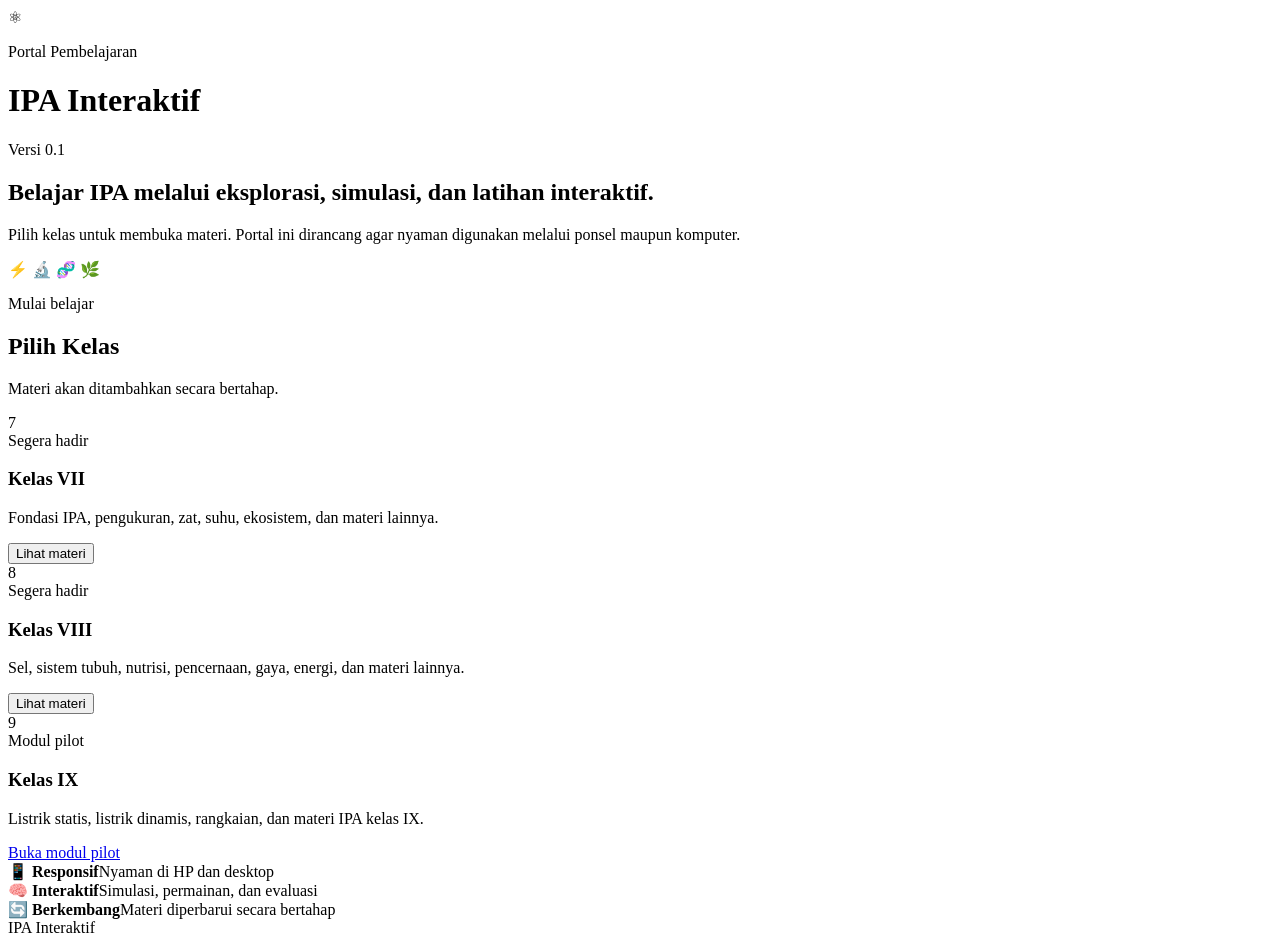
==== index.html @ 835c1855 "feat: tambah beranda IPA Interaktif" ====
<!doctype html>
<html lang="id">
<head>
  <meta charset="utf-8">
  <meta name="viewport" content="width=device-width, initial-scale=1">
  <meta name="theme-color" content="#0f766e">
  <meta name="description" content="Portal media pembelajaran IPA interaktif SMP">
  <title>IPA Interaktif</title>
  <link rel="stylesheet" href="assets/css/style.css">
</head>
<body>
  <header class="topbar">
    <div class="shell brand">
      <div class="brand-mark" aria-hidden="true">⚛</div>
      <div>
        <p class="eyebrow">Portal Pembelajaran</p>
        <h1>IPA Interaktif</h1>
      </div>
    </div>
  </header>

  <main class="shell">
    <section class="hero" aria-labelledby="judul-hero">
      <div>
        <span class="badge">Versi 0.1</span>
        <h2 id="judul-hero">Belajar IPA melalui eksplorasi, simulasi, dan latihan interaktif.</h2>
        <p>
          Pilih kelas untuk membuka materi. Portal ini dirancang agar nyaman digunakan
          melalui ponsel maupun komputer.
        </p>
      </div>

      <div class="hero-visual" aria-hidden="true">
        <span>⚡</span>
        <span>🔬</span>
        <span>🧬</span>
        <span>🌿</span>
      </div>
    </section>

    <section class="section" aria-labelledby="pilih-kelas">
      <div class="section-heading">
        <div>
          <p class="eyebrow">Mulai belajar</p>
          <h2 id="pilih-kelas">Pilih Kelas</h2>
        </div>
        <p class="section-note">Materi akan ditambahkan secara bertahap.</p>
      </div>

      <div class="class-grid">
        <article class="class-card is-coming">
          <div class="class-icon" aria-hidden="true">7</div>
          <div>
            <span class="status">Segera hadir</span>
            <h3>Kelas VII</h3>
            <p>Fondasi IPA, pengukuran, zat, suhu, ekosistem, dan materi lainnya.</p>
          </div>
          <button class="card-action" type="button" data-coming="Kelas VII">Lihat materi</button>
        </article>

        <article class="class-card is-coming">
          <div class="class-icon" aria-hidden="true">8</div>
          <div>
            <span class="status">Segera hadir</span>
            <h3>Kelas VIII</h3>
            <p>Sel, sistem tubuh, nutrisi, pencernaan, gaya, energi, dan materi lainnya.</p>
          </div>
          <button class="card-action" type="button" data-coming="Kelas VIII">Lihat materi</button>
        </article>

        <article class="class-card is-active">
          <div class="class-icon" aria-hidden="true">9</div>
          <div>
            <span class="status status-active">Modul pilot</span>
            <h3>Kelas IX</h3>
            <p>Listrik statis, listrik dinamis, rangkaian, dan materi IPA kelas IX.</p>
          </div>
          <a class="card-action primary" href="kelas-9/listrik-dinamis/">Buka modul pilot</a>
        </article>
      </div>
    </section>

    <section class="info-strip" aria-label="Keunggulan portal">
      <div><strong>📱 Responsif</strong><span>Nyaman di HP dan desktop</span></div>
      <div><strong>🧠 Interaktif</strong><span>Simulasi, permainan, dan evaluasi</span></div>
      <div><strong>🔄 Berkembang</strong><span>Materi diperbarui secara bertahap</span></div>
    </section>
  </main>

  <footer>
    <div class="shell footer-inner">
      <span>IPA Interaktif</span>
      <span id="year"></span>
    </div>
  </footer>

  <div class="toast" id="toast" role="status" aria-live="polite"></div>

  <script src="assets/js/app.js"></script>
</body>
</html>
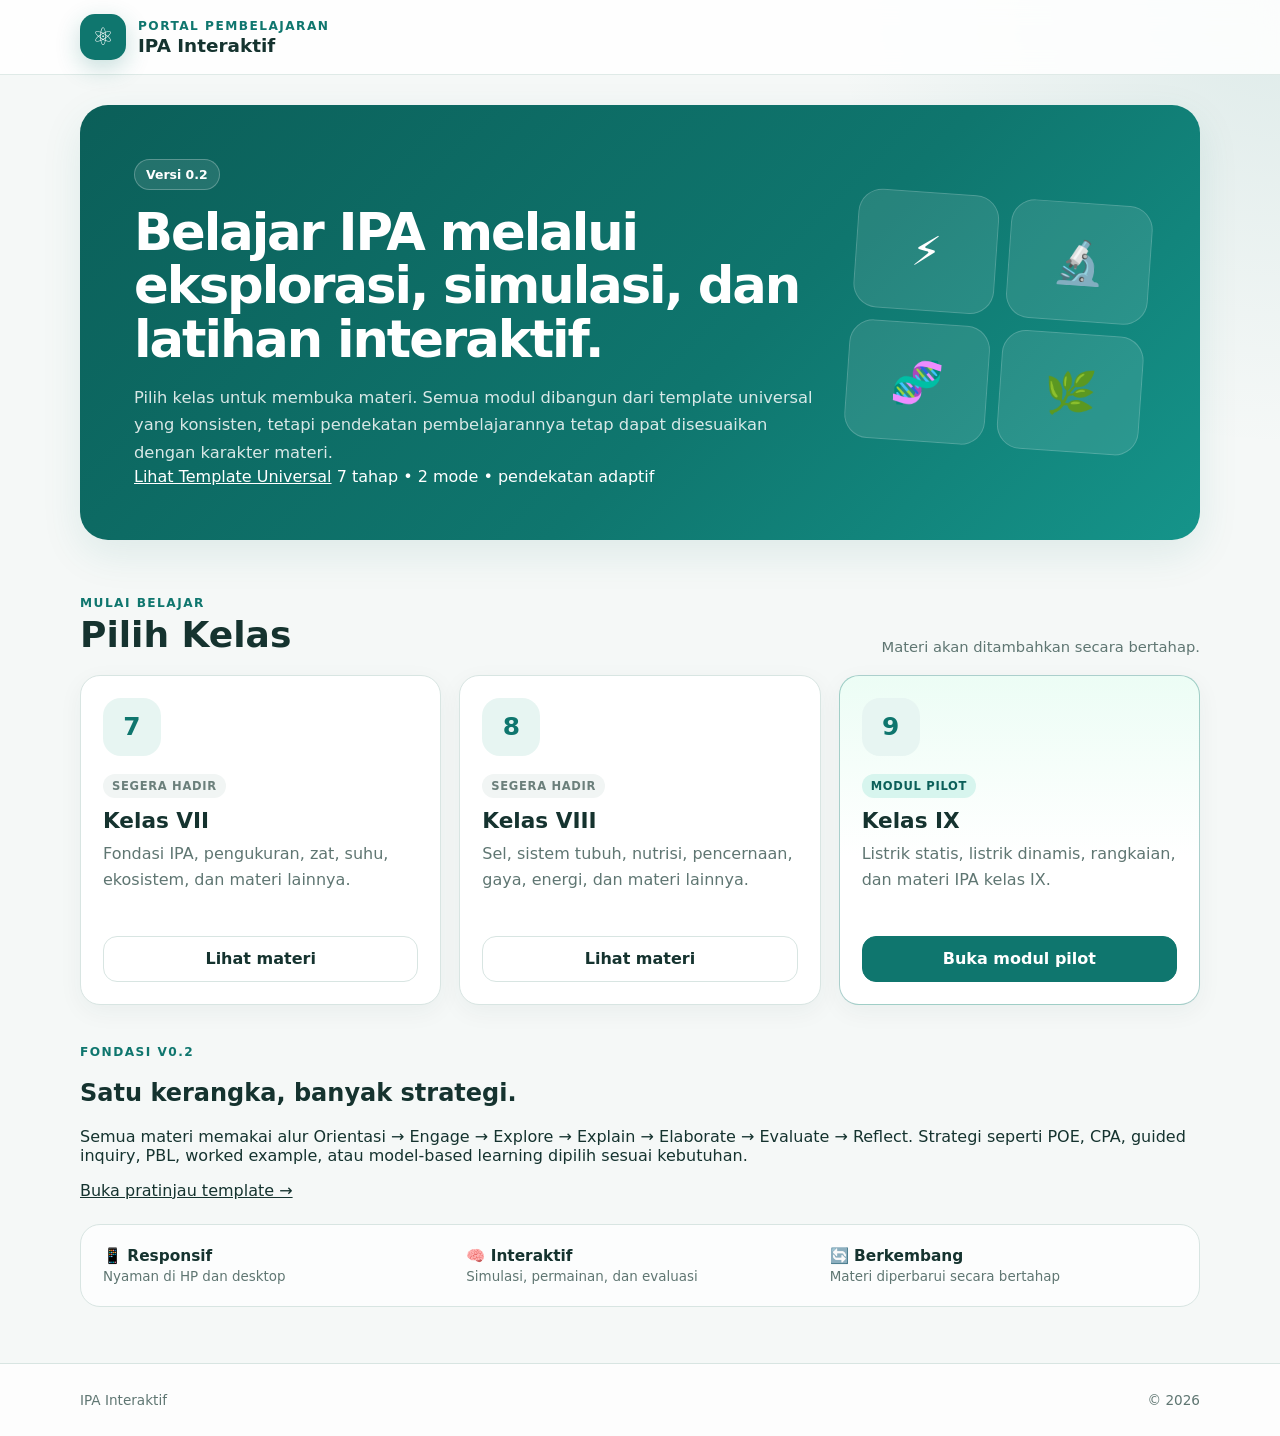
==== commit 3caccff6: "feat: tampilkan fondasi Template Universal v0.2" ====
--- a/index.html
+++ b/index.html
@@ -22,12 +22,16 @@
   <main class="shell">
     <section class="hero" aria-labelledby="judul-hero">
       <div>
-        <span class="badge">Versi 0.1</span>
+        <span class="badge">Versi 0.2</span>
         <h2 id="judul-hero">Belajar IPA melalui eksplorasi, simulasi, dan latihan interaktif.</h2>
         <p>
-          Pilih kelas untuk membuka materi. Portal ini dirancang agar nyaman digunakan
-          melalui ponsel maupun komputer.
+          Pilih kelas untuk membuka materi. Semua modul dibangun dari template universal
+          yang konsisten, tetapi pendekatan pembelajarannya tetap dapat disesuaikan dengan karakter materi.
         </p>
+        <div class="hero-actions">
+          <a class="hero-button" href="template-universal/">Lihat Template Universal</a>
+          <span class="hero-caption">7 tahap • 2 mode • pendekatan adaptif</span>
+        </div>
       </div>
 
       <div class="hero-visual" aria-hidden="true">
@@ -80,6 +84,18 @@
       </div>
     </section>
 
+    <section class="framework-card" aria-labelledby="framework-title">
+      <div>
+        <p class="eyebrow">Fondasi v0.2</p>
+        <h2 id="framework-title">Satu kerangka, banyak strategi.</h2>
+        <p>
+          Semua materi memakai alur Orientasi → Engage → Explore → Explain → Elaborate → Evaluate → Reflect.
+          Strategi seperti POE, CPA, guided inquiry, PBL, worked example, atau model-based learning dipilih sesuai kebutuhan.
+        </p>
+      </div>
+      <a class="framework-link" href="template-universal/">Buka pratinjau template →</a>
+    </section>
+
     <section class="info-strip" aria-label="Keunggulan portal">
       <div><strong>📱 Responsif</strong><span>Nyaman di HP dan desktop</span></div>
       <div><strong>🧠 Interaktif</strong><span>Simulasi, permainan, dan evaluasi</span></div>
--- a/assets/css/style.css
+++ b/assets/css/style.css
@@ -0,0 +1,360 @@
+:root {
+  --bg: #f5f8f7;
+  --surface: #ffffff;
+  --surface-soft: #ecfdf5;
+  --text: #15332f;
+  --muted: #5f7672;
+  --line: #d8e5e2;
+  --primary: #0f766e;
+  --primary-dark: #0b5f59;
+  --accent: #f59e0b;
+  --shadow: 0 14px 40px rgba(15, 118, 110, 0.10);
+  --radius-lg: 28px;
+  --radius-md: 20px;
+}
+
+* { box-sizing: border-box; }
+
+html { scroll-behavior: smooth; }
+
+body {
+  margin: 0;
+  min-height: 100vh;
+  font-family: Inter, ui-sans-serif, system-ui, -apple-system, BlinkMacSystemFont, "Segoe UI", sans-serif;
+  background:
+    radial-gradient(circle at top right, rgba(15,118,110,.10), transparent 28rem),
+    var(--bg);
+  color: var(--text);
+}
+
+button, a { font: inherit; }
+
+a { color: inherit; }
+
+.shell {
+  width: min(1120px, calc(100% - 32px));
+  margin-inline: auto;
+}
+
+.topbar {
+  border-bottom: 1px solid rgba(216,229,226,.8);
+  background: rgba(255,255,255,.86);
+  backdrop-filter: blur(14px);
+  position: sticky;
+  top: 0;
+  z-index: 20;
+}
+
+.brand {
+  min-height: 74px;
+  display: flex;
+  align-items: center;
+  gap: 12px;
+}
+
+.brand-mark {
+  width: 46px;
+  height: 46px;
+  display: grid;
+  place-items: center;
+  border-radius: 15px;
+  background: var(--primary);
+  color: white;
+  font-size: 24px;
+  box-shadow: 0 8px 24px rgba(15,118,110,.24);
+}
+
+.brand h1,
+.brand p,
+.hero h2,
+.hero p,
+.section-heading h2,
+.section-heading p,
+.class-card h3,
+.class-card p {
+  margin: 0;
+}
+
+.eyebrow {
+  color: var(--primary);
+  font-size: .76rem;
+  font-weight: 800;
+  letter-spacing: .12em;
+  text-transform: uppercase;
+}
+
+.brand h1 {
+  margin-top: 2px;
+  font-size: 1.15rem;
+}
+
+.hero {
+  margin-top: 30px;
+  padding: clamp(26px, 5vw, 54px);
+  border-radius: var(--radius-lg);
+  background: linear-gradient(135deg, #0b5f59, #0f766e 58%, #15948a);
+  color: white;
+  display: grid;
+  grid-template-columns: minmax(0, 1.4fr) minmax(220px, .6fr);
+  gap: 30px;
+  align-items: center;
+  overflow: hidden;
+  box-shadow: var(--shadow);
+}
+
+.badge {
+  display: inline-flex;
+  padding: 7px 11px;
+  border: 1px solid rgba(255,255,255,.25);
+  border-radius: 999px;
+  background: rgba(255,255,255,.10);
+  font-size: .78rem;
+  font-weight: 700;
+}
+
+.hero h2 {
+  margin-top: 16px;
+  max-width: 720px;
+  font-size: clamp(1.9rem, 4vw, 3.6rem);
+  line-height: 1.04;
+  letter-spacing: -.04em;
+}
+
+.hero p {
+  margin-top: 18px;
+  max-width: 680px;
+  color: rgba(255,255,255,.84);
+  line-height: 1.7;
+  font-size: 1.02rem;
+}
+
+.hero-visual {
+  min-height: 250px;
+  display: grid;
+  grid-template-columns: repeat(2, 1fr);
+  gap: 12px;
+  transform: rotate(4deg);
+}
+
+.hero-visual span {
+  display: grid;
+  place-items: center;
+  min-height: 112px;
+  border-radius: 24px;
+  border: 1px solid rgba(255,255,255,.18);
+  background: rgba(255,255,255,.10);
+  font-size: 42px;
+}
+
+.section { padding: 56px 0 28px; }
+
+.section-heading {
+  display: flex;
+  justify-content: space-between;
+  gap: 24px;
+  align-items: end;
+  margin-bottom: 20px;
+}
+
+.section-heading h2 {
+  margin-top: 4px;
+  font-size: clamp(1.6rem, 3vw, 2.25rem);
+}
+
+.section-note {
+  color: var(--muted);
+  font-size: .92rem;
+}
+
+.class-grid {
+  display: grid;
+  grid-template-columns: repeat(3, 1fr);
+  gap: 18px;
+}
+
+.class-card {
+  min-height: 330px;
+  padding: 22px;
+  border-radius: var(--radius-md);
+  border: 1px solid var(--line);
+  background: var(--surface);
+  display: flex;
+  flex-direction: column;
+  gap: 18px;
+  box-shadow: 0 7px 25px rgba(24,66,60,.05);
+  transition: transform .2s ease, box-shadow .2s ease, border-color .2s ease;
+}
+
+.class-card:hover {
+  transform: translateY(-4px);
+  box-shadow: var(--shadow);
+}
+
+.class-card.is-active {
+  border-color: rgba(15,118,110,.35);
+  background: linear-gradient(180deg, var(--surface-soft), #fff 55%);
+}
+
+.class-icon {
+  width: 58px;
+  height: 58px;
+  display: grid;
+  place-items: center;
+  border-radius: 18px;
+  background: #e7f5f2;
+  color: var(--primary);
+  font-size: 1.55rem;
+  font-weight: 900;
+}
+
+.status {
+  display: inline-flex;
+  width: fit-content;
+  margin-bottom: 10px;
+  padding: 5px 9px;
+  border-radius: 999px;
+  background: #f1f5f4;
+  color: #6b7f7b;
+  font-size: .72rem;
+  font-weight: 800;
+  text-transform: uppercase;
+  letter-spacing: .06em;
+}
+
+.status-active {
+  background: #d7f5ee;
+  color: var(--primary-dark);
+}
+
+.class-card h3 {
+  font-size: 1.35rem;
+}
+
+.class-card p {
+  margin-top: 8px;
+  color: var(--muted);
+  line-height: 1.65;
+}
+
+.card-action {
+  margin-top: auto;
+  min-height: 46px;
+  border: 1px solid var(--line);
+  border-radius: 14px;
+  background: #fff;
+  color: var(--text);
+  display: inline-flex;
+  align-items: center;
+  justify-content: center;
+  text-decoration: none;
+  cursor: pointer;
+  font-weight: 800;
+}
+
+.card-action:hover { border-color: #9bc6bf; }
+
+.card-action.primary {
+  background: var(--primary);
+  border-color: var(--primary);
+  color: white;
+}
+
+.card-action.primary:hover { background: var(--primary-dark); }
+
+.info-strip {
+  margin: 24px 0 56px;
+  padding: 22px;
+  border: 1px solid var(--line);
+  border-radius: var(--radius-md);
+  background: rgba(255,255,255,.74);
+  display: grid;
+  grid-template-columns: repeat(3, 1fr);
+  gap: 16px;
+}
+
+.info-strip div {
+  display: grid;
+  gap: 4px;
+}
+
+.info-strip strong { font-size: .96rem; }
+
+.info-strip span {
+  color: var(--muted);
+  font-size: .84rem;
+}
+
+footer {
+  border-top: 1px solid var(--line);
+  background: rgba(255,255,255,.8);
+}
+
+.footer-inner {
+  min-height: 72px;
+  display: flex;
+  align-items: center;
+  justify-content: space-between;
+  color: var(--muted);
+  font-size: .85rem;
+}
+
+.toast {
+  position: fixed;
+  left: 50%;
+  bottom: 24px;
+  z-index: 40;
+  transform: translate(-50%, 120px);
+  opacity: 0;
+  padding: 12px 16px;
+  border-radius: 14px;
+  background: #15332f;
+  color: white;
+  box-shadow: 0 12px 30px rgba(0,0,0,.18);
+  transition: .25s ease;
+  pointer-events: none;
+  text-align: center;
+}
+
+.toast.show {
+  transform: translate(-50%, 0);
+  opacity: 1;
+}
+
+@media (max-width: 820px) {
+  .hero { grid-template-columns: 1fr; }
+  .hero-visual {
+    min-height: auto;
+    grid-template-columns: repeat(4, 1fr);
+    transform: none;
+  }
+  .hero-visual span { min-height: 78px; }
+  .class-grid { grid-template-columns: 1fr; }
+  .class-card { min-height: 0; }
+  .info-strip { grid-template-columns: 1fr; }
+}
+
+@media (max-width: 560px) {
+  .shell { width: min(100% - 20px, 1120px); }
+  .topbar .shell { width: min(100% - 24px, 1120px); }
+  .hero {
+    margin-top: 14px;
+    padding: 22px;
+    border-radius: 22px;
+  }
+  .hero h2 { font-size: 2rem; }
+  .hero p { font-size: .95rem; }
+  .hero-visual { gap: 8px; }
+  .hero-visual span {
+    min-height: 60px;
+    border-radius: 16px;
+    font-size: 28px;
+  }
+  .section { padding-top: 38px; }
+  .section-heading {
+    align-items: start;
+    flex-direction: column;
+    gap: 8px;
+  }
+  .class-card { padding: 18px; }
+  .info-strip { margin-bottom: 36px; }
+}
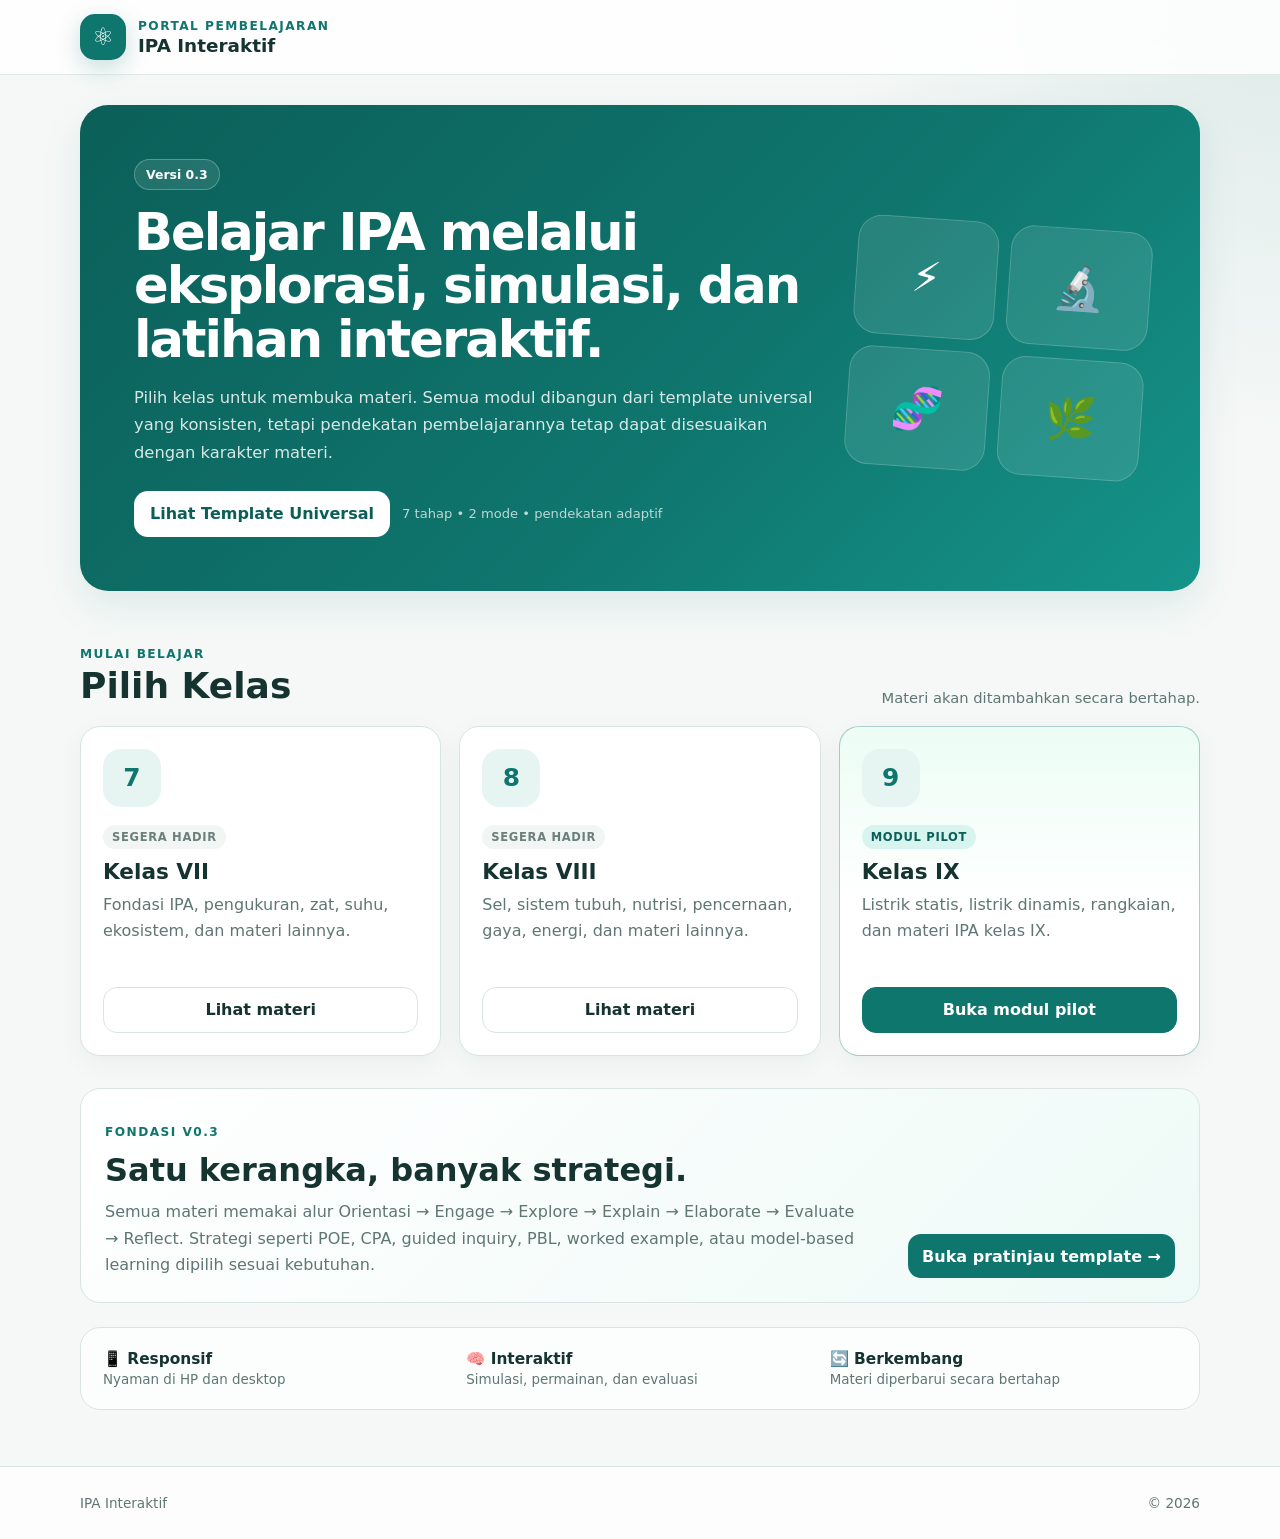
==== commit fd9a815d: "chore: naikkan label portal ke v0.3" ====
--- a/index.html
+++ b/index.html
@@ -22,7 +22,7 @@
   <main class="shell">
     <section class="hero" aria-labelledby="judul-hero">
       <div>
-        <span class="badge">Versi 0.2</span>
+        <span class="badge">Versi 0.3</span>
         <h2 id="judul-hero">Belajar IPA melalui eksplorasi, simulasi, dan latihan interaktif.</h2>
         <p>
           Pilih kelas untuk membuka materi. Semua modul dibangun dari template universal
@@ -86,7 +86,7 @@
 
     <section class="framework-card" aria-labelledby="framework-title">
       <div>
-        <p class="eyebrow">Fondasi v0.2</p>
+        <p class="eyebrow">Fondasi v0.3</p>
         <h2 id="framework-title">Satu kerangka, banyak strategi.</h2>
         <p>
           Semua materi memakai alur Orientasi → Engage → Explore → Explain → Elaborate → Evaluate → Reflect.
--- a/assets/css/style.css
+++ b/assets/css/style.css
@@ -358,3 +358,67 @@
   .class-card { padding: 18px; }
   .info-strip { margin-bottom: 36px; }
 }
+
+
+.hero-actions {
+  margin-top: 24px;
+  display: flex;
+  align-items: center;
+  flex-wrap: wrap;
+  gap: 12px;
+}
+.hero-button {
+  min-height: 46px;
+  padding: 0 16px;
+  border-radius: 14px;
+  background: white;
+  color: var(--primary-dark);
+  display: inline-flex;
+  align-items: center;
+  text-decoration: none;
+  font-weight: 850;
+}
+.hero-caption {
+  color: rgba(255,255,255,.72);
+  font-size: .82rem;
+}
+.framework-card {
+  margin: 4px 0 24px;
+  padding: 24px;
+  border: 1px solid var(--line);
+  border-radius: var(--radius-md);
+  background: linear-gradient(135deg, #ffffff, #eefaf7);
+  display: flex;
+  align-items: end;
+  justify-content: space-between;
+  gap: 24px;
+}
+.framework-card h2 {
+  margin: 4px 0 10px;
+  font-size: clamp(1.4rem, 3vw, 2rem);
+}
+.framework-card p:not(.eyebrow) {
+  margin: 0;
+  max-width: 760px;
+  color: var(--muted);
+  line-height: 1.65;
+}
+.framework-link {
+  flex: 0 0 auto;
+  min-height: 44px;
+  padding: 0 14px;
+  border-radius: 13px;
+  background: var(--primary);
+  color: white;
+  display: inline-flex;
+  align-items: center;
+  text-decoration: none;
+  font-weight: 800;
+}
+@media (max-width: 720px) {
+  .framework-card {
+    align-items: stretch;
+    flex-direction: column;
+  }
+  .framework-link { justify-content: center; }
+}
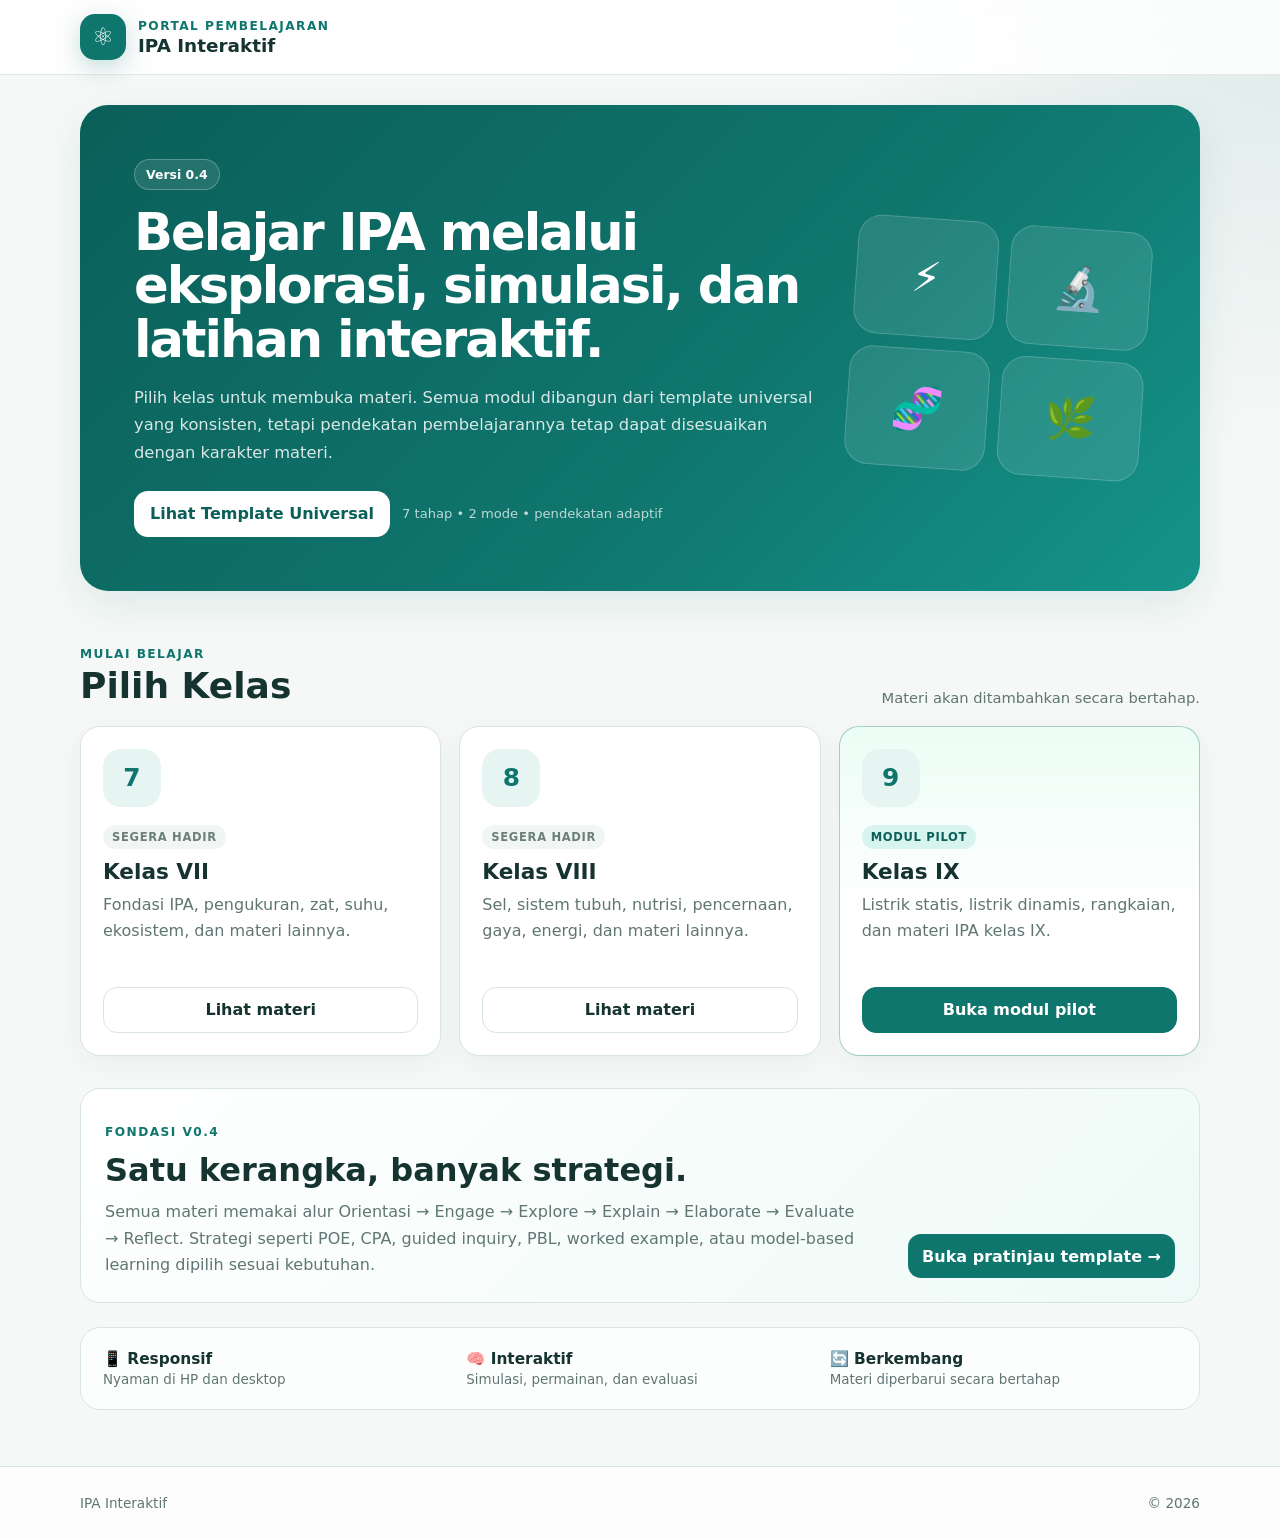
==== commit 7d0c1265: "chore: naikkan label portal ke v0.4" ====
--- a/index.html
+++ b/index.html
@@ -22,7 +22,7 @@
   <main class="shell">
     <section class="hero" aria-labelledby="judul-hero">
       <div>
-        <span class="badge">Versi 0.3</span>
+        <span class="badge">Versi 0.4</span>
         <h2 id="judul-hero">Belajar IPA melalui eksplorasi, simulasi, dan latihan interaktif.</h2>
         <p>
           Pilih kelas untuk membuka materi. Semua modul dibangun dari template universal
@@ -86,7 +86,7 @@
 
     <section class="framework-card" aria-labelledby="framework-title">
       <div>
-        <p class="eyebrow">Fondasi v0.3</p>
+        <p class="eyebrow">Fondasi v0.4</p>
         <h2 id="framework-title">Satu kerangka, banyak strategi.</h2>
         <p>
           Semua materi memakai alur Orientasi → Engage → Explore → Explain → Elaborate → Evaluate → Reflect.
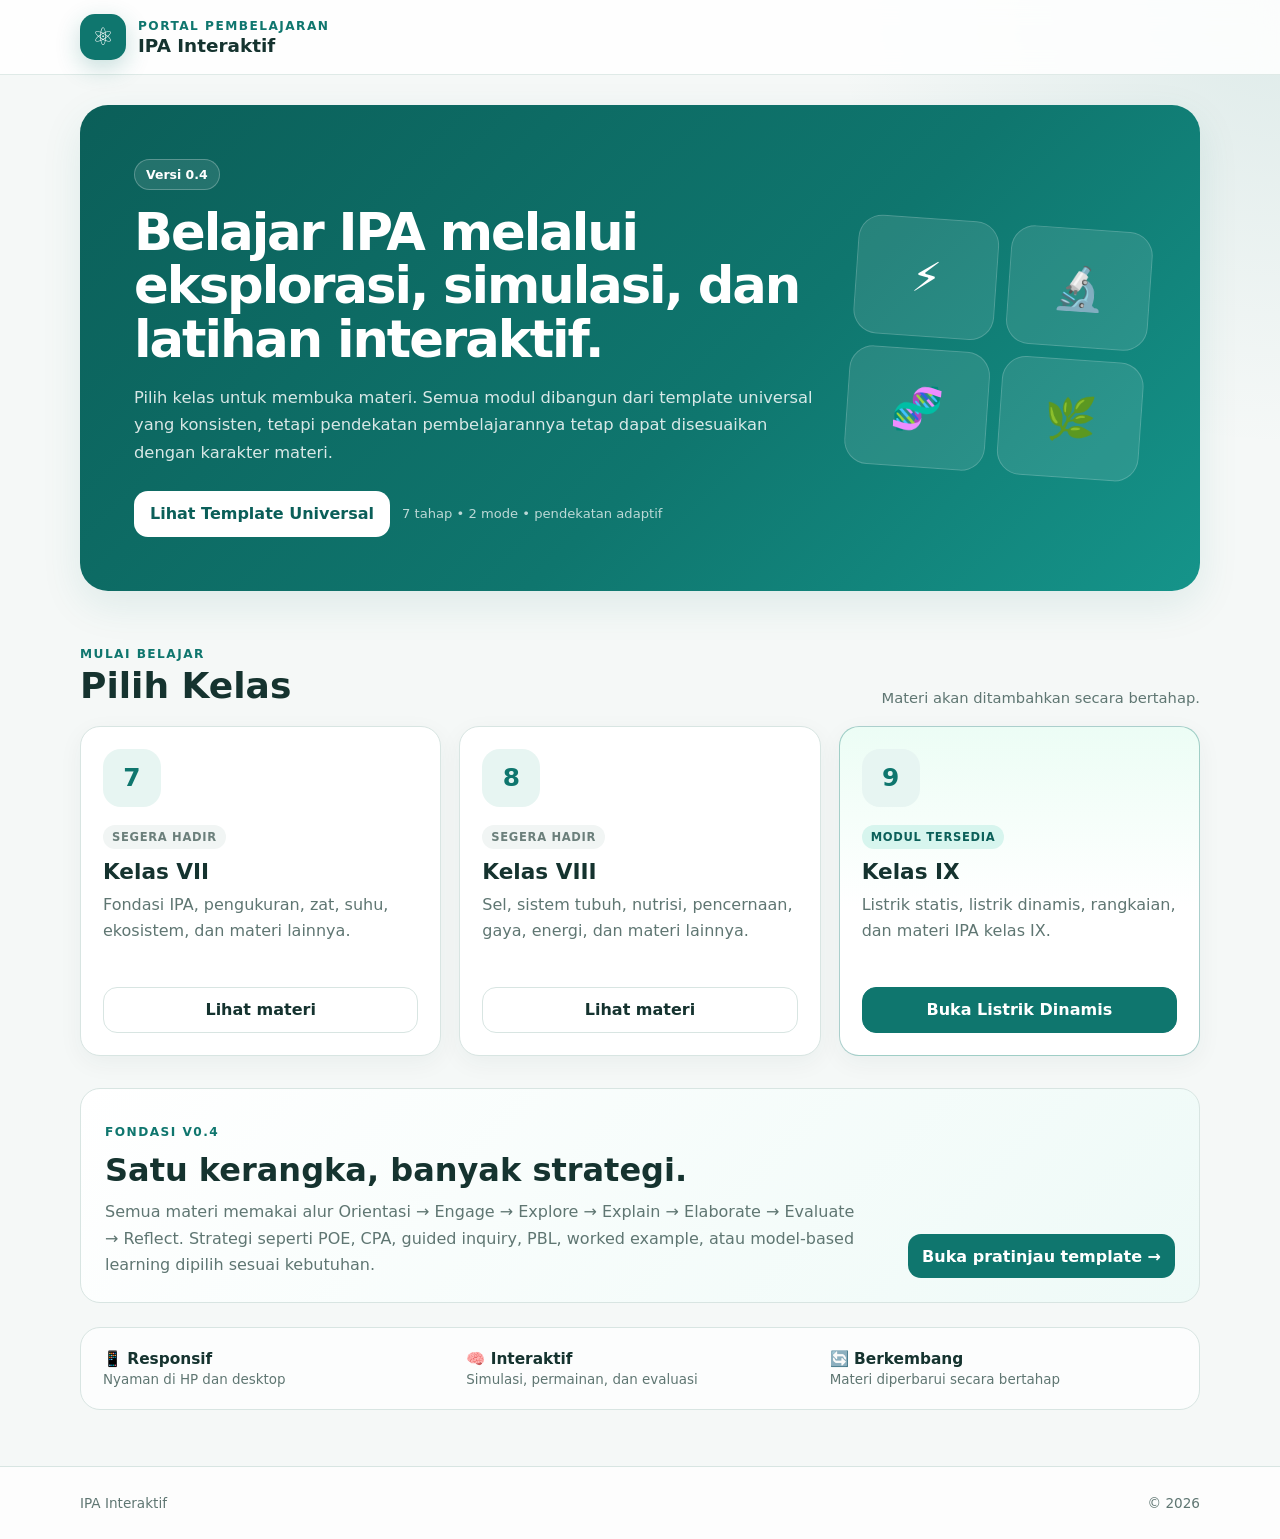
==== commit a1291b46: "feat: tandai Listrik Dinamis sebagai modul tersedia" ====
--- a/index.html
+++ b/index.html
@@ -75,11 +75,11 @@
         <article class="class-card is-active">
           <div class="class-icon" aria-hidden="true">9</div>
           <div>
-            <span class="status status-active">Modul pilot</span>
+            <span class="status status-active">Modul tersedia</span>
             <h3>Kelas IX</h3>
             <p>Listrik statis, listrik dinamis, rangkaian, dan materi IPA kelas IX.</p>
           </div>
-          <a class="card-action primary" href="kelas-9/listrik-dinamis/">Buka modul pilot</a>
+          <a class="card-action primary" href="kelas-9/listrik-dinamis/">Buka Listrik Dinamis</a>
         </article>
       </div>
     </section>
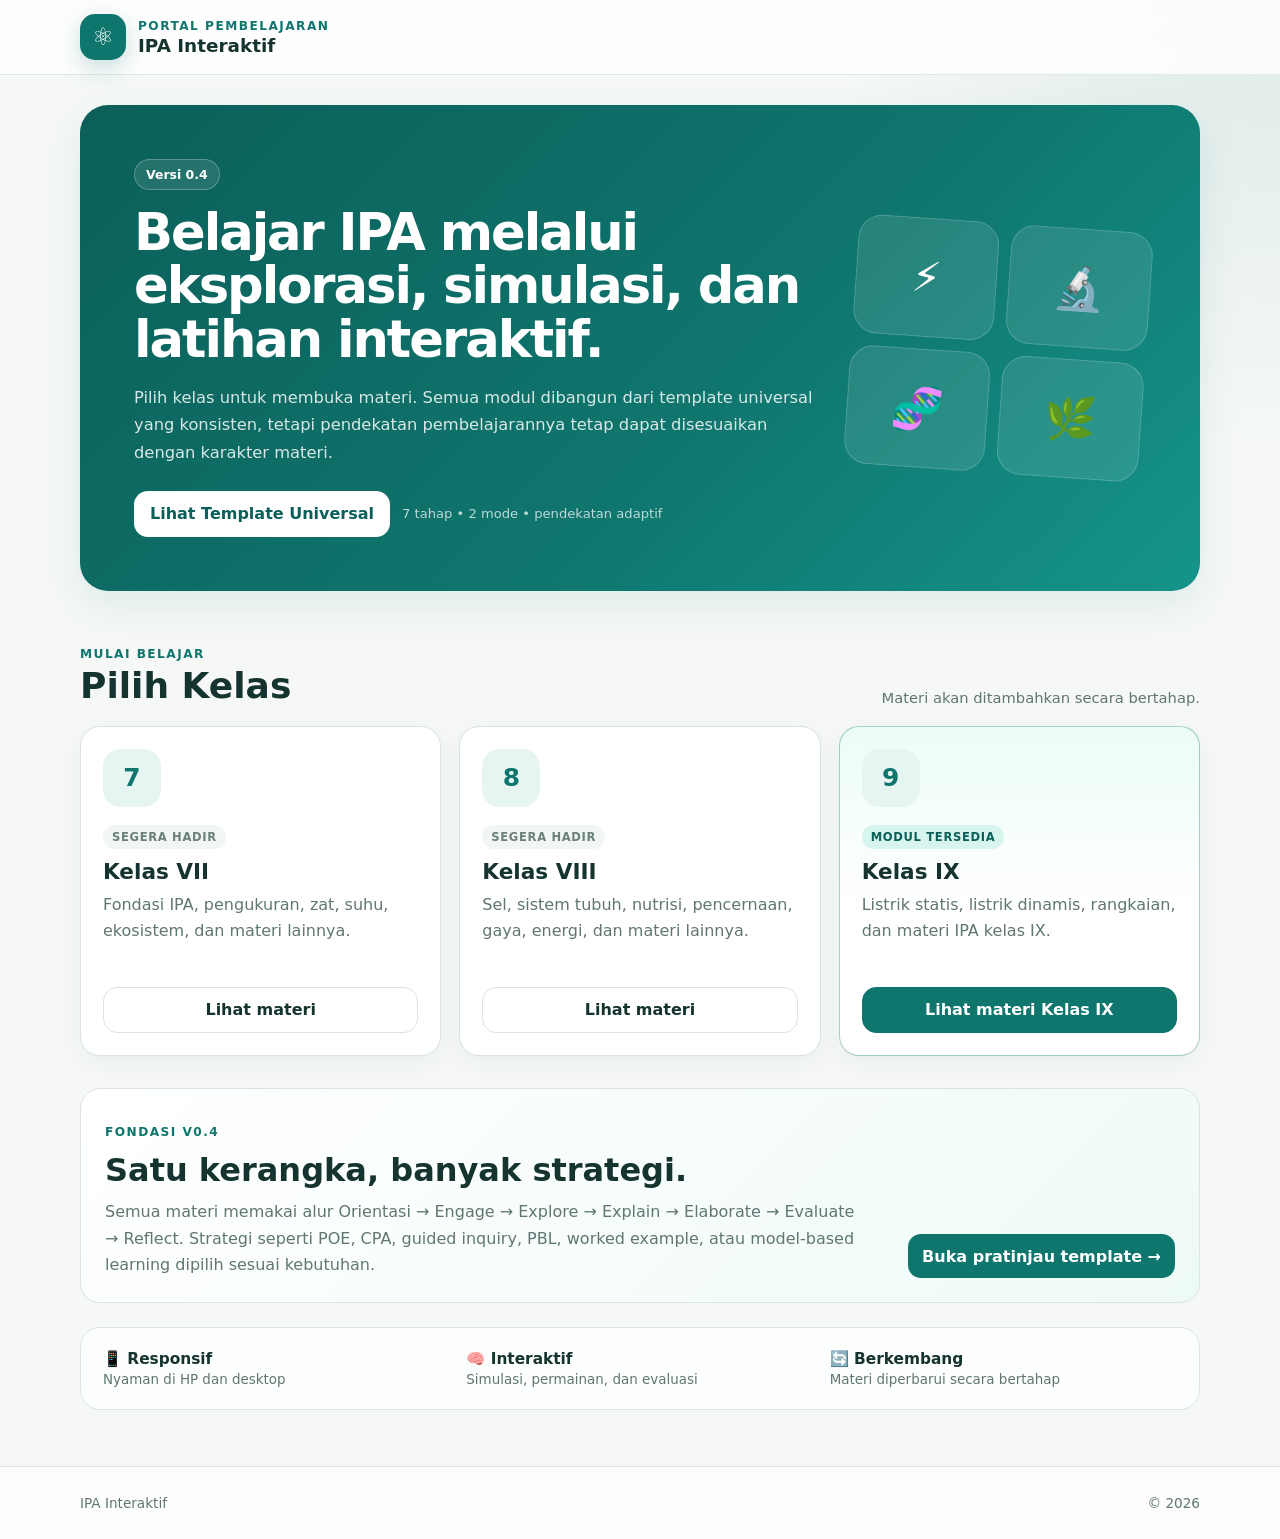
==== commit 70726ef4: "nav: arahkan Kelas IX ke katalog materi" ====
--- a/index.html
+++ b/index.html
@@ -79,7 +79,7 @@
             <h3>Kelas IX</h3>
             <p>Listrik statis, listrik dinamis, rangkaian, dan materi IPA kelas IX.</p>
           </div>
-          <a class="card-action primary" href="kelas-9/listrik-dinamis/">Buka Listrik Dinamis</a>
+          <a class="card-action primary" href="kelas-9/">Lihat materi Kelas IX</a>
         </article>
       </div>
     </section>
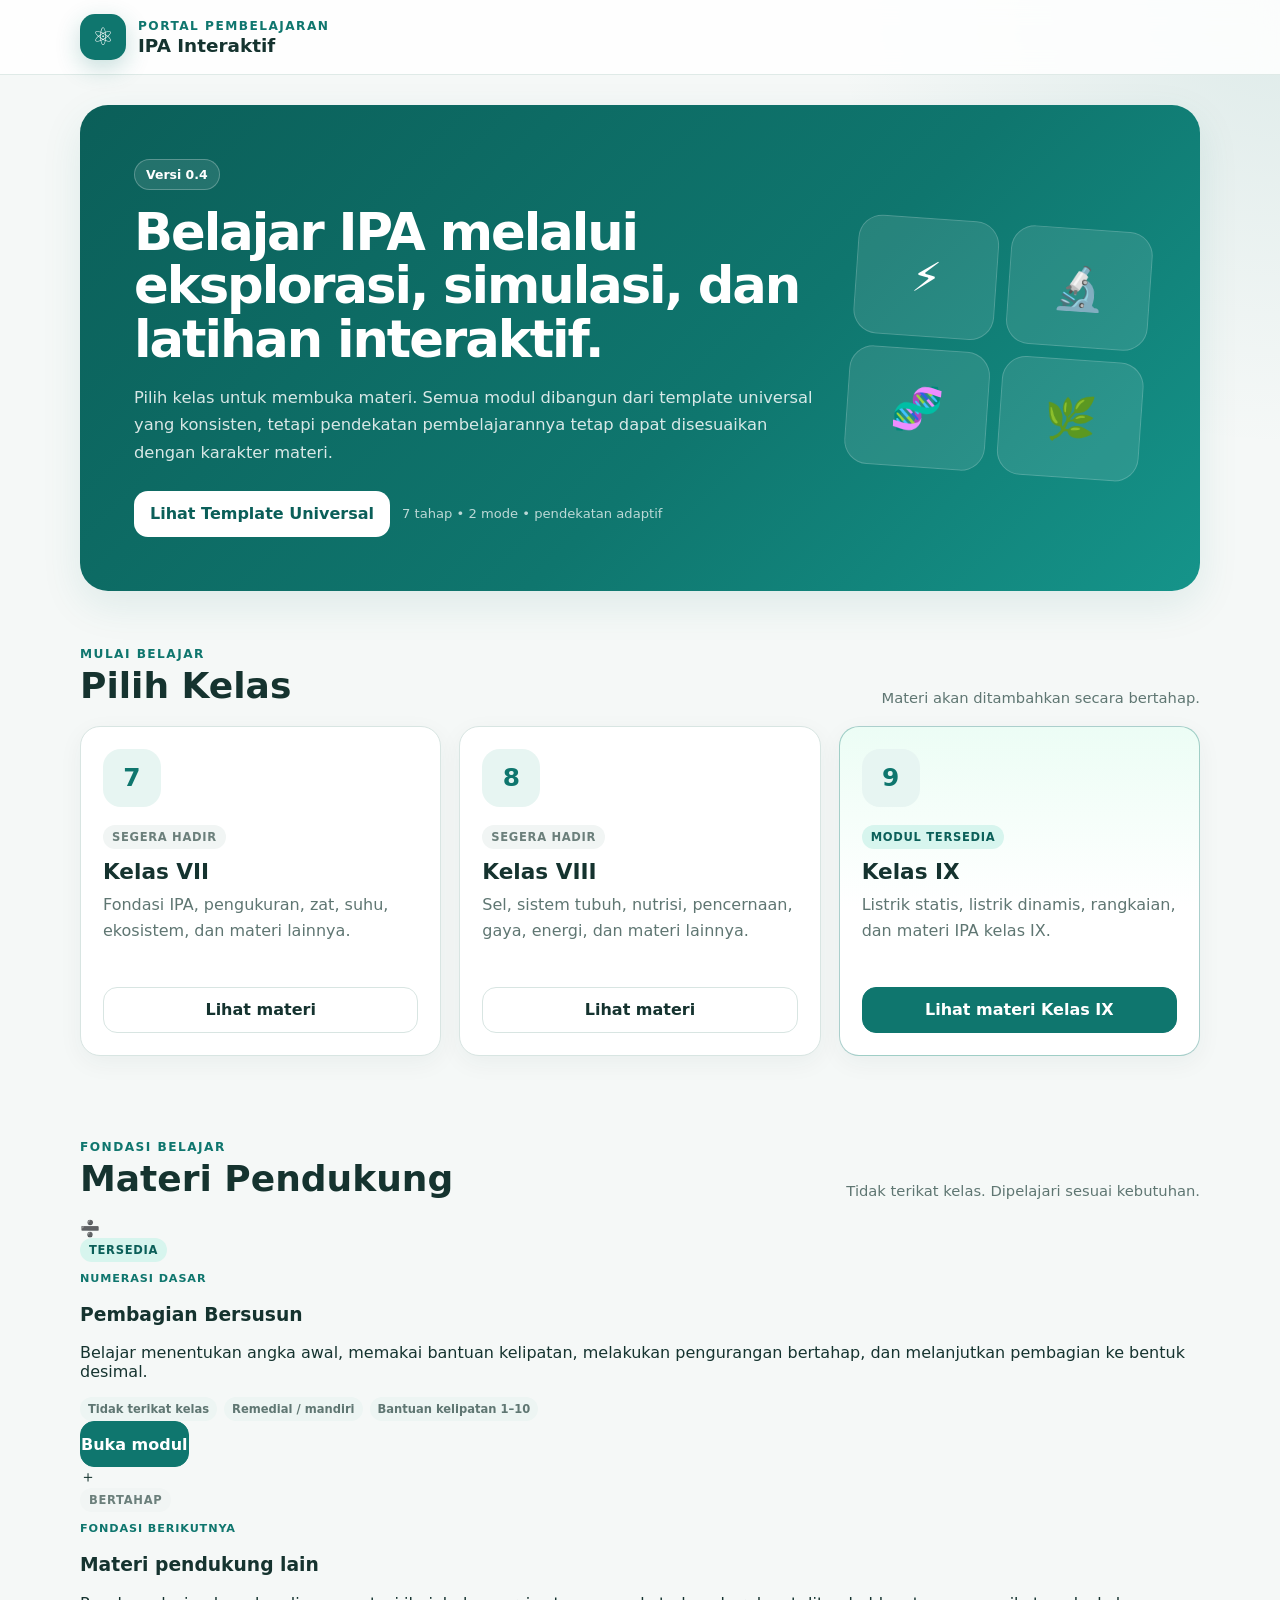
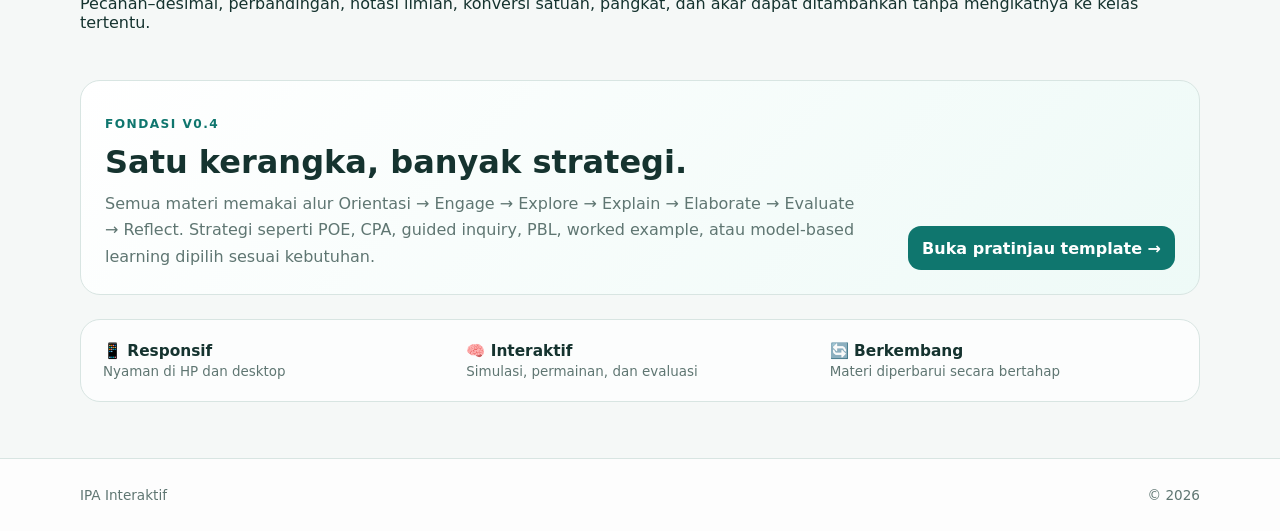
==== commit 16d6d75d: "portal: tambah Materi Pendukung di luar kelas VII-IX" ====
--- a/index.html
+++ b/index.html
@@ -4,7 +4,7 @@
   <meta charset="utf-8">
   <meta name="viewport" content="width=device-width, initial-scale=1">
   <meta name="theme-color" content="#0f766e">
-  <meta name="description" content="Portal media pembelajaran IPA interaktif SMP">
+  <meta name="description" content="Portal media pembelajaran IPA interaktif SMP dan materi pendukung belajar">
   <title>IPA Interaktif</title>
   <link rel="stylesheet" href="assets/css/style.css">
 </head>
@@ -84,6 +84,45 @@
       </div>
     </section>
 
+
+    <section class="section support-section" aria-labelledby="materi-pendukung">
+      <div class="section-heading">
+        <div>
+          <p class="eyebrow">Fondasi belajar</p>
+          <h2 id="materi-pendukung">Materi Pendukung</h2>
+        </div>
+        <p class="section-note">Tidak terikat kelas. Dipelajari sesuai kebutuhan.</p>
+      </div>
+
+      <div class="support-grid">
+        <article class="support-card is-active">
+          <div class="support-icon" aria-hidden="true">➗</div>
+          <div class="support-copy">
+            <span class="status status-active">Tersedia</span>
+            <p class="material-kicker">Numerasi dasar</p>
+            <h3>Pembagian Bersusun</h3>
+            <p>Belajar menentukan angka awal, memakai bantuan kelipatan, melakukan pengurangan bertahap, dan melanjutkan pembagian ke bentuk desimal.</p>
+          </div>
+          <div class="material-meta">
+            <span>Tidak terikat kelas</span>
+            <span>Remedial / mandiri</span>
+            <span>Bantuan kelipatan 1–10</span>
+          </div>
+          <a class="card-action primary" href="materi-pendukung/pembagian-bersusun/">Buka modul</a>
+        </article>
+
+        <article class="support-card support-placeholder">
+          <div class="support-icon" aria-hidden="true">＋</div>
+          <div class="support-copy">
+            <span class="status">Bertahap</span>
+            <p class="material-kicker">Fondasi berikutnya</p>
+            <h3>Materi pendukung lain</h3>
+            <p>Pecahan–desimal, perbandingan, notasi ilmiah, konversi satuan, pangkat, dan akar dapat ditambahkan tanpa mengikatnya ke kelas tertentu.</p>
+          </div>
+        </article>
+      </div>
+    </section>
+
     <section class="framework-card" aria-labelledby="framework-title">
       <div>
         <p class="eyebrow">Fondasi v0.4</p>
--- a/assets/css/style.css
+++ b/assets/css/style.css
@@ -422,3 +422,286 @@
   }
   .framework-link { justify-content: center; }
 }
+
+
+/* =========================================================
+   HALAMAN KATALOG MATERI PER KELAS
+   ========================================================= */
+.class-topbar{
+  min-height:64px;
+  display:grid;
+  grid-template-columns:1fr auto 1fr;
+  align-items:center;
+  gap:16px;
+}
+.back-link{
+  justify-self:start;
+  color:var(--primary);
+  text-decoration:none;
+  font-weight:850;
+}
+.class-topbar-title{
+  text-align:center;
+}
+.class-topbar-title p,
+.class-topbar-title h1{margin:0}
+.class-topbar-title h1{
+  margin-top:1px;
+  font-size:1rem;
+}
+.breadcrumb{
+  display:flex;
+  align-items:center;
+  gap:8px;
+  margin-top:18px;
+  color:var(--muted);
+  font-size:.82rem;
+}
+.breadcrumb a{
+  color:var(--primary);
+  text-decoration:none;
+  font-weight:800;
+}
+.class-hero{
+  margin-top:12px;
+  padding:26px 30px;
+  border-radius:24px;
+  background:linear-gradient(135deg,#0b5f59,#0f766e 62%,#15948a);
+  color:#fff;
+  display:grid;
+  grid-template-columns:1fr auto;
+  gap:24px;
+  align-items:center;
+  box-shadow:var(--shadow);
+}
+.class-hero h2{
+  margin:4px 0 7px;
+  font-size:clamp(1.8rem,3vw,2.7rem);
+}
+.class-hero p:not(.eyebrow){
+  margin:0;
+  max-width:720px;
+  color:rgba(255,255,255,.84);
+  line-height:1.55;
+}
+.class-hero-eyebrow{color:#c9fff1}
+.class-hero-number{
+  width:84px;
+  height:84px;
+  display:grid;
+  place-items:center;
+  border-radius:24px;
+  border:1px solid rgba(255,255,255,.2);
+  background:rgba(255,255,255,.11);
+  font-size:2.4rem;
+  font-weight:950;
+}
+.material-section{padding-top:34px}
+.material-grid{
+  display:grid;
+  grid-template-columns:minmax(0,1.15fr) minmax(260px,.85fr);
+  gap:16px;
+}
+.material-card{
+  min-height:280px;
+  padding:20px;
+  border:1px solid var(--line);
+  border-radius:20px;
+  background:#fff;
+  display:flex;
+  flex-direction:column;
+  gap:12px;
+  box-shadow:0 7px 25px rgba(24,66,60,.05);
+}
+.material-card.is-active{
+  background:linear-gradient(180deg,#effcf8,#fff 60%);
+  border-color:rgba(15,118,110,.32);
+}
+.material-icon{
+  width:52px;
+  height:52px;
+  display:grid;
+  place-items:center;
+  border-radius:15px;
+  background:#dff7f1;
+  font-size:1.55rem;
+}
+.material-copy h3,
+.material-copy p,
+.material-kicker{margin:0}
+.material-kicker{
+  color:var(--primary);
+  font-size:.7rem;
+  font-weight:850;
+  text-transform:uppercase;
+  letter-spacing:.08em;
+}
+.material-copy h3{
+  margin-top:3px;
+  font-size:1.45rem;
+}
+.material-copy p{
+  margin-top:7px;
+  color:var(--muted);
+  line-height:1.55;
+}
+.material-meta{
+  display:flex;
+  flex-wrap:wrap;
+  gap:7px;
+}
+.material-meta span{
+  padding:5px 8px;
+  border-radius:999px;
+  background:#edf5f3;
+  color:var(--muted);
+  font-size:.72rem;
+  font-weight:750;
+}
+.material-card-placeholder{
+  justify-content:center;
+  background:rgba(255,255,255,.55);
+  border-style:dashed;
+}
+.material-card-placeholder h3,
+.material-card-placeholder p{margin:0}
+.material-card-placeholder h3{margin-top:4px}
+.material-card-placeholder p{
+  margin-top:7px;
+  color:var(--muted);
+  line-height:1.55;
+}
+.material-placeholder-icon{
+  width:48px;
+  height:48px;
+  display:grid;
+  place-items:center;
+  border-radius:14px;
+  background:#f0f5f3;
+  color:var(--muted);
+  font-size:1.45rem;
+}
+.class-route{
+  margin:4px 0 42px;
+  padding:14px 16px;
+  border:1px solid var(--line);
+  border-radius:15px;
+  background:rgba(255,255,255,.72);
+  display:flex;
+  justify-content:center;
+  align-items:center;
+  flex-wrap:wrap;
+  gap:8px;
+  color:var(--muted);
+  font-size:.8rem;
+}
+.class-route span{font-weight:750}
+.class-route b{color:var(--primary)}
+
+@media(max-width:820px){
+  .material-grid{grid-template-columns:1fr}
+  .material-card{min-height:0}
+}
+@media(max-width:560px){
+  .class-topbar{
+    min-height:56px;
+    grid-template-columns:1fr auto;
+  }
+  .class-topbar-title{display:none}
+  .breadcrumb{
+    margin-top:10px;
+    font-size:.72rem;
+  }
+  .class-hero{
+    margin-top:8px;
+    padding:16px;
+    border-radius:18px;
+    gap:12px;
+  }
+  .class-hero h2{
+    font-size:1.55rem;
+  }
+  .class-hero p:not(.eyebrow){
+    font-size:.78rem;
+    line-height:1.4;
+  }
+  .class-hero-number{
+    width:54px;
+    height:54px;
+    border-radius:16px;
+    font-size:1.6rem;
+  }
+  .material-section{padding-top:24px}
+  .material-card{
+    padding:15px;
+    border-radius:16px;
+  }
+  .material-icon{
+    width:44px;
+    height:44px;
+    font-size:1.3rem;
+  }
+  .material-copy h3{font-size:1.2rem}
+  .material-copy p{font-size:.82rem}
+  .class-route{
+    margin-bottom:28px;
+    padding:10px;
+    font-size:.7rem;
+  }
+}
+@media (orientation:landscape) and (max-width:950px) and (max-height:500px){
+  .class-topbar{min-height:44px}
+  .breadcrumb{margin-top:6px}
+  .class-hero{
+    margin-top:6px;
+    padding:10px 14px;
+    border-radius:14px;
+  }
+  .class-hero h2{font-size:1.25rem}
+  .class-hero p:not(.eyebrow){
+    font-size:.66rem;
+    line-height:1.3;
+  }
+  .class-hero-number{
+    width:46px;
+    height:46px;
+    border-radius:12px;
+    font-size:1.35rem;
+  }
+  .material-section{padding:16px 0 14px}
+  .material-grid{
+    grid-template-columns:1.2fr .8fr;
+    gap:8px;
+  }
+  .material-card{
+    min-height:0;
+    padding:10px;
+    gap:6px;
+    border-radius:13px;
+  }
+  .material-icon{
+    width:36px;
+    height:36px;
+    border-radius:10px;
+    font-size:1rem;
+  }
+  .material-copy h3{font-size:1rem}
+  .material-copy p{
+    margin-top:3px;
+    font-size:.64rem;
+    line-height:1.25;
+  }
+  .material-meta span{
+    padding:3px 6px;
+    font-size:.58rem;
+  }
+  .material-card .card-action{
+    min-height:32px;
+    font-size:.66rem;
+  }
+  .class-route{
+    margin-bottom:16px;
+    padding:7px;
+    font-size:.6rem;
+  }
+}
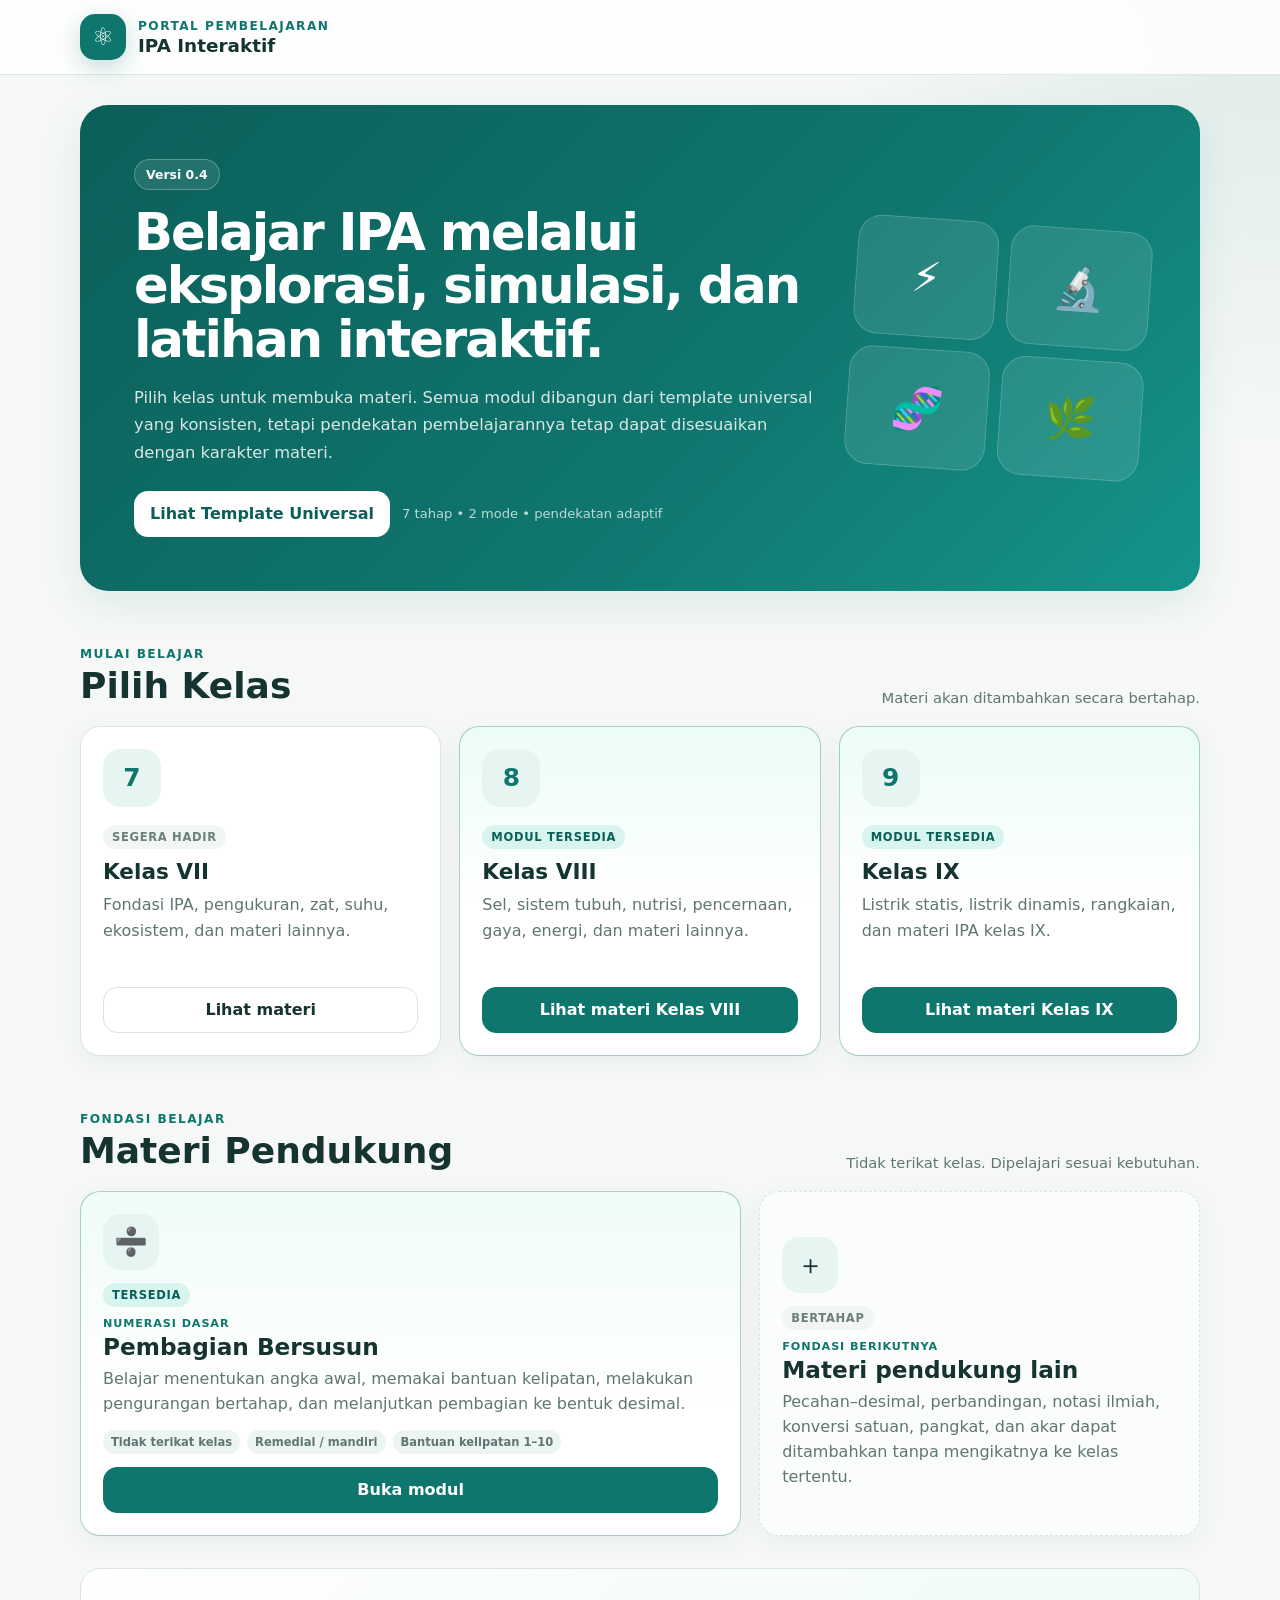
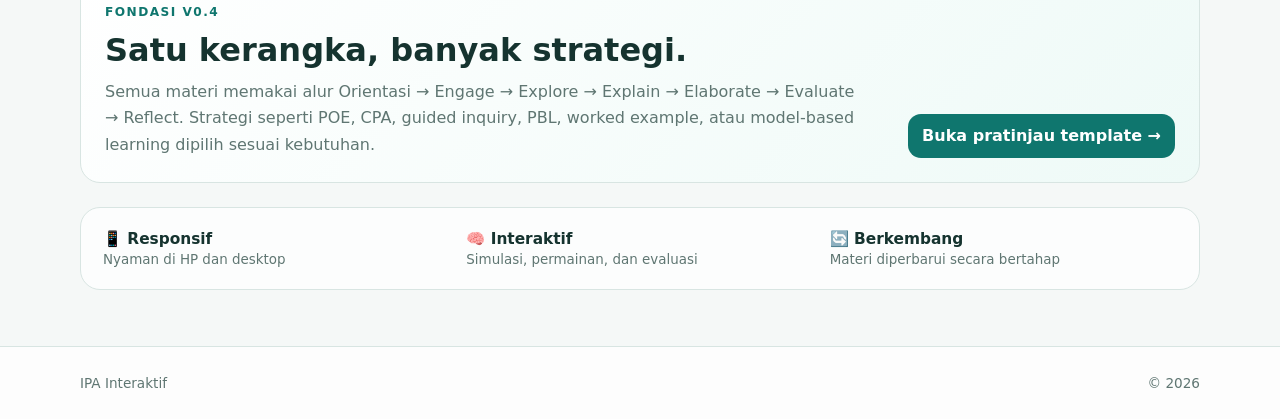
==== commit 62233a71: "feat: aktifkan Kelas VIII pada portal" ====
--- a/index.html
+++ b/index.html
@@ -62,14 +62,14 @@
           <button class="card-action" type="button" data-coming="Kelas VII">Lihat materi</button>
         </article>
 
-        <article class="class-card is-coming">
+        <article class="class-card is-active">
           <div class="class-icon" aria-hidden="true">8</div>
           <div>
-            <span class="status">Segera hadir</span>
+            <span class="status status-active">Modul tersedia</span>
             <h3>Kelas VIII</h3>
             <p>Sel, sistem tubuh, nutrisi, pencernaan, gaya, energi, dan materi lainnya.</p>
           </div>
-          <button class="card-action" type="button" data-coming="Kelas VIII">Lihat materi</button>
+          <a class="card-action primary" href="kelas-8/">Lihat materi Kelas VIII</a>
         </article>
 
         <article class="class-card is-active">
--- a/assets/css/style.css
+++ b/assets/css/style.css
@@ -705,3 +705,78 @@
     font-size:.6rem;
   }
 }
+
+
+/* =========================================================
+   MATERI PENDUKUNG — tidak terikat kelas
+   ========================================================= */
+.support-section{padding-top:28px}
+.support-grid{
+  display:grid;
+  grid-template-columns:minmax(0,1.2fr) minmax(260px,.8fr);
+  gap:18px;
+}
+.support-card{
+  min-height:260px;
+  padding:22px;
+  border:1px solid var(--line);
+  border-radius:var(--radius-md);
+  background:#fff;
+  display:flex;
+  flex-direction:column;
+  gap:13px;
+  box-shadow:0 7px 25px rgba(24,66,60,.05);
+}
+.support-card.is-active{
+  border-color:rgba(15,118,110,.35);
+  background:linear-gradient(180deg,#effcf8,#fff 62%);
+}
+.support-icon{
+  width:56px;
+  height:56px;
+  display:grid;
+  place-items:center;
+  border-radius:17px;
+  background:#e7f5f2;
+  font-size:1.7rem;
+}
+.support-copy h3,.support-copy p{margin:0}
+.support-copy h3{
+  margin-top:3px;
+  font-size:1.45rem;
+}
+.support-copy p:not(.material-kicker){
+  margin-top:7px;
+  color:var(--muted);
+  line-height:1.55;
+}
+.support-placeholder{
+  justify-content:center;
+  border-style:dashed;
+  background:rgba(255,255,255,.62);
+}
+@media(max-width:820px){
+  .support-grid{grid-template-columns:1fr}
+  .support-card{min-height:0}
+}
+@media(max-width:560px){
+  .support-section{padding-top:24px}
+  .support-card{
+    padding:16px;
+    border-radius:16px;
+  }
+  .support-icon{
+    width:44px;height:44px;border-radius:13px;font-size:1.3rem;
+  }
+  .support-copy h3{font-size:1.2rem}
+  .support-copy p:not(.material-kicker){font-size:.82rem}
+}
+@media (orientation:landscape) and (max-width:950px) and (max-height:500px){
+  .support-section{padding:14px 0 10px}
+  .support-grid{grid-template-columns:1.2fr .8fr;gap:8px}
+  .support-card{min-height:0;padding:10px;gap:6px;border-radius:13px}
+  .support-icon{width:36px;height:36px;border-radius:10px;font-size:1rem}
+  .support-copy h3{font-size:1rem}
+  .support-copy p:not(.material-kicker){margin-top:3px;font-size:.63rem;line-height:1.25}
+  .support-card .card-action{min-height:32px;font-size:.66rem}
+}
